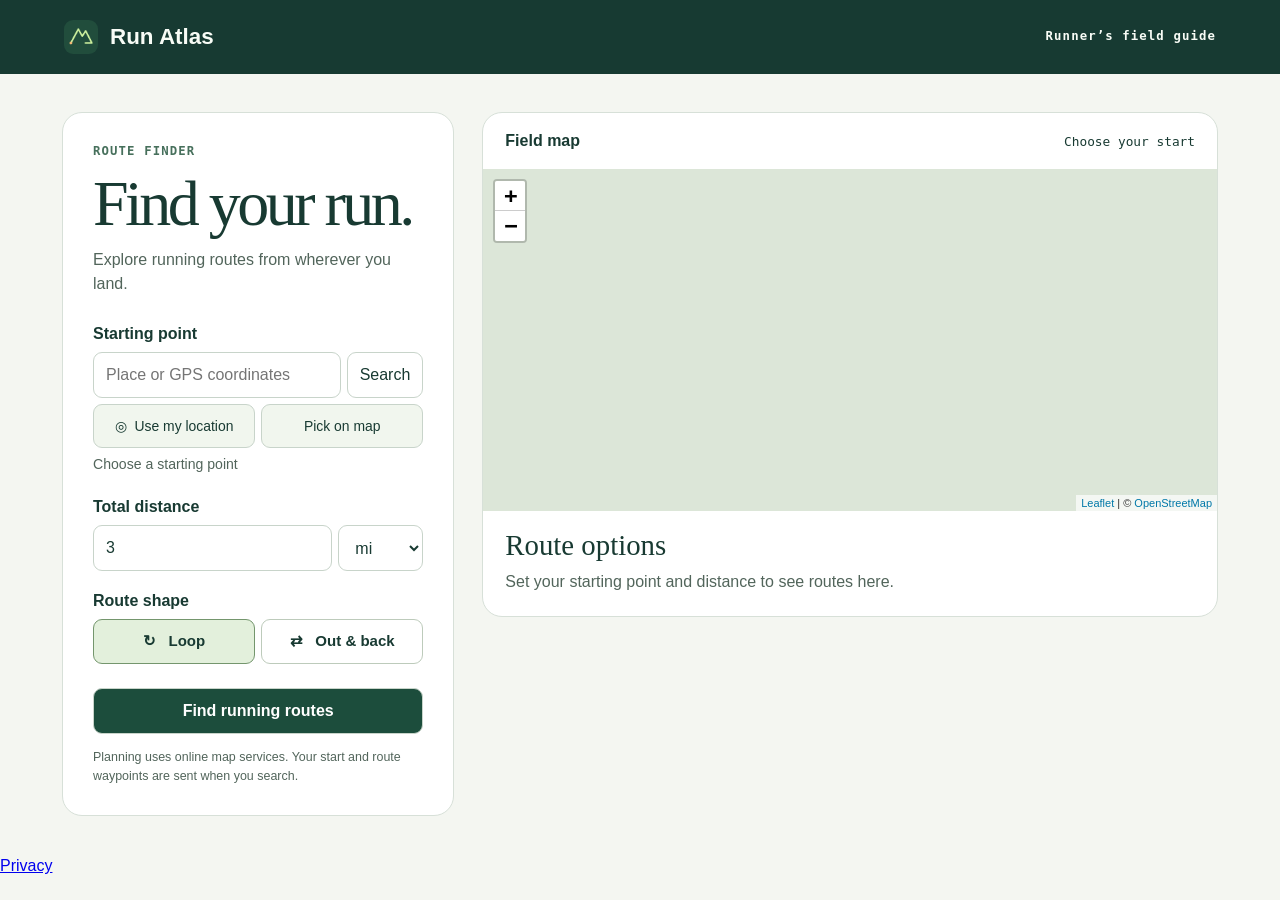
==== index.html @ 35ac3698 "Publish Run Atlas web app" ====
<!doctype html><html lang="en"><head><meta charset="utf-8"><meta name="viewport" content="width=device-width, initial-scale=1"><meta name="theme-color" content="#173a32"><title>Run Atlas · Route finder</title><link rel="manifest" href="manifest.webmanifest"><link rel="icon" href="icon192.png"><link rel="stylesheet" href="vendor/leaflet.css"><link rel="stylesheet" href="style.css"></head><body>
<header><div class="brand"><img src="icon192.png" alt="">Run Atlas</div><span>Runner’s field guide</span></header>
<main><section class="plan"><p class="kicker">ROUTE FINDER</p><h1>Find your run.</h1><p class="intro">Explore running routes from wherever you land.</p>
<form id="planner"><label for="place">Starting point</label><div class="place"><input id="place" placeholder="Place or GPS coordinates" autocomplete="off"><button type="button" id="lookup">Search</button></div><div id="places"></div><div class="gpsrow"><button type="button" id="gps">◎ &nbsp;Use my location</button><button id="pick" type="button">Pick on map</button></div><p id="chosen" role="status">Choose a starting point</p>
<label for="distance">Total distance</label><div class="range"><input type="number" min="0.5" step="any" max="42" id="distance" value="3"><select id="unit" aria-label="Distance unit"><option>mi</option><option>km</option></select></div>
<fieldset><legend>Route shape</legend><div class="shape"><label><input type="radio" name="shape" value="loop" checked>↻ &nbsp; Loop</label><label><input type="radio" name="shape" value="back">⇄ &nbsp; Out &amp; back</label></div></fieldset>
<button class="primary" id="find">Find running routes</button></form><p class="privacy">Planning uses online map services. Your start and route waypoints are sent when you search.</p></section>
<section class="view"><div class="maphead"><strong>Field map</strong><span id="mapstate">Choose your start</span></div><div id="map" aria-label="Interactive running route map"></div><div class="below"><h2>Route options</h2><p id="status" role="status">Set your starting point and distance to see routes here.</p><div id="routes"></div><div id="sources"></div></div></section></main><footer><a href="privacy.html">Privacy</a></footer>
<script src="vendor/leaflet.js"></script><script src="engine.js"></script><script src="app.js"></script></body></html>
---- vendor/leaflet.css ----
.leaflet-pane,.leaflet-tile,.leaflet-marker-icon,.leaflet-marker-shadow,.leaflet-tile-container,.leaflet-pane>svg,.leaflet-pane>canvas,.leaflet-zoom-box,.leaflet-image-layer,.leaflet-layer{position:absolute;left:0;top:0}.leaflet-container{overflow:hidden}.leaflet-tile,.leaflet-marker-icon,.leaflet-marker-shadow{-webkit-user-select:none;-moz-user-select:none;user-select:none;-webkit-user-drag:none}.leaflet-tile::selection{background:transparent}.leaflet-safari .leaflet-tile{image-rendering:-webkit-optimize-contrast}.leaflet-safari .leaflet-tile-container{width:1600px;height:1600px;-webkit-transform-origin:0 0}.leaflet-marker-icon,.leaflet-marker-shadow{display:block}.leaflet-container .leaflet-overlay-pane svg,.leaflet-container .leaflet-marker-pane img,.leaflet-container .leaflet-shadow-pane img,.leaflet-container .leaflet-tile-pane img,.leaflet-container img.leaflet-image-layer,.leaflet-container .leaflet-tile{max-width:none !important;max-height:none !important}.leaflet-container.leaflet-touch-zoom{-ms-touch-action:pan-x pan-y;touch-action:pan-x pan-y}.leaflet-container.leaflet-touch-drag{-ms-touch-action:pinch-zoom;touch-action:none;touch-action:pinch-zoom}.leaflet-container.leaflet-touch-drag.leaflet-touch-zoom{-ms-touch-action:none;touch-action:none}.leaflet-container{-webkit-tap-highlight-color:transparent}.leaflet-container a{-webkit-tap-highlight-color:rgba(51,181,229,0.4)}.leaflet-tile{filter:inherit;visibility:hidden}.leaflet-tile-loaded{visibility:inherit}.leaflet-zoom-box{width:0;height:0;-moz-box-sizing:border-box;box-sizing:border-box;z-index:800}.leaflet-overlay-pane svg{-moz-user-select:none}.leaflet-pane{z-index:400}.leaflet-tile-pane{z-index:200}.leaflet-overlay-pane{z-index:400}.leaflet-shadow-pane{z-index:500}.leaflet-marker-pane{z-index:600}.leaflet-tooltip-pane{z-index:650}.leaflet-popup-pane{z-index:700}.leaflet-map-pane canvas{z-index:100}.leaflet-map-pane svg{z-index:200}.leaflet-vml-shape{width:1px;height:1px}.lvml{behavior:url(#default#VML);display:inline-block;position:absolute}.leaflet-control{position:relative;z-index:800;pointer-events:visiblePainted;pointer-events:auto}.leaflet-top,.leaflet-bottom{position:absolute;z-index:1000;pointer-events:none}.leaflet-top{top:0}.leaflet-right{right:0}.leaflet-bottom{bottom:0}.leaflet-left{left:0}.leaflet-control{float:left;clear:both}.leaflet-right .leaflet-control{float:right}.leaflet-top .leaflet-control{margin-top:10px}.leaflet-bottom .leaflet-control{margin-bottom:10px}.leaflet-left .leaflet-control{margin-left:10px}.leaflet-right .leaflet-control{margin-right:10px}.leaflet-fade-anim .leaflet-tile{will-change:opacity}.leaflet-fade-anim .leaflet-popup{opacity:0;-webkit-transition:opacity 0.2s linear;-moz-transition:opacity 0.2s linear;transition:opacity 0.2s linear}.leaflet-fade-anim .leaflet-map-pane .leaflet-popup{opacity:1}.leaflet-zoom-animated{-webkit-transform-origin:0 0;-ms-transform-origin:0 0;transform-origin:0 0}.leaflet-zoom-anim .leaflet-zoom-animated{will-change:transform}.leaflet-zoom-anim .leaflet-zoom-animated{-webkit-transition:-webkit-transform 0.25s cubic-bezier(0, 0, 0.25, 1);-moz-transition:-moz-transform 0.25s cubic-bezier(0, 0, 0.25, 1);transition:transform 0.25s cubic-bezier(0, 0, 0.25, 1)}.leaflet-zoom-anim .leaflet-tile,.leaflet-pan-anim .leaflet-tile{-webkit-transition:none;-moz-transition:none;transition:none}.leaflet-zoom-anim .leaflet-zoom-hide{visibility:hidden}.leaflet-interactive{cursor:pointer}.leaflet-grab{cursor:-webkit-grab;cursor:-moz-grab;cursor:grab}.leaflet-crosshair,.leaflet-crosshair .leaflet-interactive{cursor:crosshair}.leaflet-popup-pane,.leaflet-control{cursor:auto}.leaflet-dragging .leaflet-grab,.leaflet-dragging .leaflet-grab .leaflet-interactive,.leaflet-dragging .leaflet-marker-draggable{cursor:move;cursor:-webkit-grabbing;cursor:-moz-grabbing;cursor:grabbing}.leaflet-marker-icon,.leaflet-marker-shadow,.leaflet-image-layer,.leaflet-pane>svg path,.leaflet-tile-container{pointer-events:none}.leaflet-marker-icon.leaflet-interactive,.leaflet-image-layer.leaflet-interactive,.leaflet-pane>svg path.leaflet-interactive,svg.leaflet-image-layer.leaflet-interactive path{pointer-events:visiblePainted;pointer-events:auto}.leaflet-container{background:#ddd;outline:0}.leaflet-container a{color:#0078A8}.leaflet-container a.leaflet-active{outline:2px solid orange}.leaflet-zoom-box{border:2px dotted #38f;background:rgba(255,255,255,0.5)}.leaflet-container{font:12px/1.5 "Helvetica Neue", Arial, Helvetica, sans-serif}.leaflet-bar{box-shadow:0 1px 5px rgba(0,0,0,0.65);border-radius:4px}.leaflet-bar a,.leaflet-bar a:hover{background-color:#fff;border-bottom:1px solid #ccc;width:26px;height:26px;line-height:26px;display:block;text-align:center;text-decoration:none;color:black}.leaflet-bar a,.leaflet-control-layers-toggle{background-position:50% 50%;background-repeat:no-repeat;display:block}.leaflet-bar a:hover{background-color:#f4f4f4}.leaflet-bar a:first-child{border-top-left-radius:4px;border-top-right-radius:4px}.leaflet-bar a:last-child{border-bottom-left-radius:4px;border-bottom-right-radius:4px;border-bottom:none}.leaflet-bar a.leaflet-disabled{cursor:default;background-color:#f4f4f4;color:#bbb}.leaflet-touch .leaflet-bar a{width:30px;height:30px;line-height:30px}.leaflet-touch .leaflet-bar a:first-child{border-top-left-radius:2px;border-top-right-radius:2px}.leaflet-touch .leaflet-bar a:last-child{border-bottom-left-radius:2px;border-bottom-right-radius:2px}.leaflet-control-zoom-in,.leaflet-control-zoom-out{font:bold 18px 'Lucida Console', Monaco, monospace;text-indent:1px}.leaflet-touch .leaflet-control-zoom-in,.leaflet-touch .leaflet-control-zoom-out{font-size:22px}.leaflet-control-layers{box-shadow:0 1px 5px rgba(0,0,0,0.4);background:#fff;border-radius:5px}.leaflet-control-layers-toggle{background-image:url(images/layers.png);width:36px;height:36px}.leaflet-retina .leaflet-control-layers-toggle{background-image:url(images/layers-2x.png);background-size:26px 26px}.leaflet-touch .leaflet-control-layers-toggle{width:44px;height:44px}.leaflet-control-layers .leaflet-control-layers-list,.leaflet-control-layers-expanded .leaflet-control-layers-toggle{display:none}.leaflet-control-layers-expanded .leaflet-control-layers-list{display:block;position:relative}.leaflet-control-layers-expanded{padding:6px 10px 6px 6px;color:#333;background:#fff}.leaflet-control-layers-scrollbar{overflow-y:scroll;overflow-x:hidden;padding-right:5px}.leaflet-control-layers-selector{margin-top:2px;position:relative;top:1px}.leaflet-control-layers label{display:block}.leaflet-control-layers-separator{height:0;border-top:1px solid #ddd;margin:5px -10px 5px -6px}.leaflet-default-icon-path{background-image:url(images/marker-icon.png)}.leaflet-container .leaflet-control-attribution{background:#fff;background:rgba(255,255,255,0.7);margin:0}.leaflet-control-attribution,.leaflet-control-scale-line{padding:0 5px;color:#333}.leaflet-control-attribution a{text-decoration:none}.leaflet-control-attribution a:hover{text-decoration:underline}.leaflet-container .leaflet-control-attribution,.leaflet-container .leaflet-control-scale{font-size:11px}.leaflet-left .leaflet-control-scale{margin-left:5px}.leaflet-bottom .leaflet-control-scale{margin-bottom:5px}.leaflet-control-scale-line{border:2px solid #777;border-top:none;line-height:1.1;padding:2px 5px 1px;font-size:11px;white-space:nowrap;overflow:hidden;-moz-box-sizing:border-box;box-sizing:border-box;background:#fff;background:rgba(255,255,255,0.5)}.leaflet-control-scale-line:not(:first-child){border-top:2px solid #777;border-bottom:none;margin-top:-2px}.leaflet-control-scale-line:not(:first-child):not(:last-child){border-bottom:2px solid #777}.leaflet-touch .leaflet-control-attribution,.leaflet-touch .leaflet-control-layers,.leaflet-touch .leaflet-bar{box-shadow:none}.leaflet-touch .leaflet-control-layers,.leaflet-touch .leaflet-bar{border:2px solid rgba(0,0,0,0.2);background-clip:padding-box}.leaflet-popup{position:absolute;text-align:center;margin-bottom:20px}.leaflet-popup-content-wrapper{padding:1px;text-align:left;border-radius:12px}.leaflet-popup-content{margin:13px 19px;line-height:1.4}.leaflet-popup-content p{margin:18px 0}.leaflet-popup-tip-container{width:40px;height:20px;position:absolute;left:50%;margin-left:-20px;overflow:hidden;pointer-events:none}.leaflet-popup-tip{width:17px;height:17px;padding:1px;margin:-10px auto 0;-webkit-transform:rotate(45deg);-moz-transform:rotate(45deg);-ms-transform:rotate(45deg);transform:rotate(45deg)}.leaflet-popup-content-wrapper,.leaflet-popup-tip{background:white;color:#333;box-shadow:0 3px 14px rgba(0,0,0,0.4)}.leaflet-container a.leaflet-popup-close-button{position:absolute;top:0;right:0;padding:4px 4px 0 0;border:none;text-align:center;width:18px;height:14px;font:16px/14px Tahoma, Verdana, sans-serif;color:#c3c3c3;text-decoration:none;font-weight:bold;background:transparent}.leaflet-container a.leaflet-popup-close-button:hover{color:#999}.leaflet-popup-scrolled{overflow:auto;border-bottom:1px solid #ddd;border-top:1px solid #ddd}.leaflet-oldie .leaflet-popup-content-wrapper{-ms-zoom:1}.leaflet-oldie .leaflet-popup-tip{width:24px;margin:0 auto;-ms-filter:"progid:DXImageTransform.Microsoft.Matrix(M11=0.70710678, M12=0.70710678, M21=-0.70710678, M22=0.70710678)";filter:progid:DXImageTransform.Microsoft.Matrix(M11=0.70710678, M12=0.70710678, M21=-0.70710678, M22=0.70710678)}.leaflet-oldie .leaflet-popup-tip-container{margin-top:-1px}.leaflet-oldie .leaflet-control-zoom,.leaflet-oldie .leaflet-control-layers,.leaflet-oldie .leaflet-popup-content-wrapper,.leaflet-oldie .leaflet-popup-tip{border:1px solid #999}.leaflet-div-icon{background:#fff;border:1px solid #666}.leaflet-tooltip{position:absolute;padding:6px;background-color:#fff;border:1px solid #fff;border-radius:3px;color:#222;white-space:nowrap;-webkit-user-select:none;-moz-user-select:none;-ms-user-select:none;user-select:none;pointer-events:none;box-shadow:0 1px 3px rgba(0,0,0,0.4)}.leaflet-tooltip.leaflet-clickable{cursor:pointer;pointer-events:auto}.leaflet-tooltip-top:before,.leaflet-tooltip-bottom:before,.leaflet-tooltip-left:before,.leaflet-tooltip-right:before{position:absolute;pointer-events:none;border:6px solid transparent;background:transparent;content:""}.leaflet-tooltip-bottom{margin-top:6px}.leaflet-tooltip-top{margin-top:-6px}.leaflet-tooltip-bottom:before,.leaflet-tooltip-top:before{left:50%;margin-left:-6px}.leaflet-tooltip-top:before{bottom:0;margin-bottom:-12px;border-top-color:#fff}.leaflet-tooltip-bottom:before{top:0;margin-top:-12px;margin-left:-6px;border-bottom-color:#fff}.leaflet-tooltip-left{margin-left:-6px}.leaflet-tooltip-right{margin-left:6px}.leaflet-tooltip-left:before,.leaflet-tooltip-right:before{top:50%;margin-top:-6px}.leaflet-tooltip-left:before{right:0;margin-right:-12px;border-left-color:#fff}.leaflet-tooltip-right:before{left:0;margin-left:-12px;border-right-color:#fff}

/*# sourceMappingURL=leaflet.css.map */
---- style.css ----
*{box-sizing:border-box}body{margin:0;background:#f4f6f1;color:#183a32;font:16px/1.5 "Inter","Roboto",Arial,sans-serif}header{height:74px;background:#173a32;color:#f8fcf6;display:flex;align-items:center;justify-content:space-between;padding:0 max(5vw,20px)}header span,.kicker{font:600 .77rem/1.4 monospace;letter-spacing:.09em}.brand{display:flex;align-items:center;gap:12px;font-size:1.4rem;font-weight:750}.brand img{width:34px;border-radius:9px}main{max-width:1200px;margin:38px auto;display:grid;grid-template-columns:minmax(300px, .8fr) minmax(0,1.5fr);gap:28px;padding:0 22px}.plan,.view{background:white;border:1px solid #d7e0d8;border-radius:20px}.plan{padding:30px;align-self:start}.kicker{color:#47705c;margin:0}.intro,#status,.privacy,#chosen,.evidence{color:#52655b}h1{font:normal clamp(2.6rem,5vw,4rem)/1 Georgia,serif;letter-spacing:-.055em;margin:12px 0}.intro{margin:0 0 26px}label,legend,.maphead strong{font-weight:650}input,select,button{font:inherit;color:inherit}button,select{cursor:pointer}input,select,button{border:1px solid #c8d4ca;border-radius:9px;background:white;padding:10px 12px;min-height:44px}button:hover,a:hover{background:#e6efe5}button:disabled{opacity:.65}.place,.range,.shape,.gpsrow{display:flex;gap:6px;margin:6px 0}.place input,.range input{width:0;flex:1}.gpsrow button{font-size:.87rem;flex:1;background:#f1f6ee}.range select{width:85px}#chosen{font-size:.88rem;margin:6px 0 20px}fieldset{padding:0;border:0;margin:18px 0}legend{padding:0}.shape label{flex:1;text-align:center;border:1px solid #bdcbbb;padding:10px 3px;border-radius:9px;position:relative;cursor:pointer;font-size:.94rem}.shape input{position:absolute;opacity:0;min-height:0}.shape label:has(:focus-visible){outline:2px solid}.shape label:has(:checked){background:#e3f0dc;border-color:#74966d}.primary{width:100%;background:#1c4d3c;color:white;font-weight:bold}.primary:hover{background:#2d624e}.privacy{font-size:.78rem;margin:14px 0 0}.view{overflow:hidden;align-self:start}.maphead,.below{padding:16px 22px}.maphead{display:flex;justify-content:space-between;align-items:center}.maphead span{font: .8rem monospace}#map{height:clamp(265px,38vh,440px);background:#dce6d8}h2{font:normal 1.8rem Georgia,serif;margin:2px 0 8px}#status{margin:6px 0}.card{border-top:1px solid #d1dbd2;padding:12px 0}.card button{border:0;background:#edf4eb;font-weight:bold;text-align:left;width:100%}.card.active button{background:#d4e9c6}.evidence{font-size:.9rem;margin:6px 0}.below a{color:#276345;display:inline-block;padding:5px 8px 5px 0}details{margin:8px 0}summary{cursor:pointer}#places button{font-size:.85rem;width:100%;text-align:left}button:focus-visible,a:focus-visible{outline:3px solid #dc9737}@media(max-width:760px){header{height:55px}main{display:flex;flex-direction:column;margin:14px auto;gap:12px;padding:0 12px}.plan,.view{width:100%}.plan{padding:19px}.intro{margin-bottom:16px}.below{padding:15px}h1{font-size:2.8rem}#map{height:300px}}
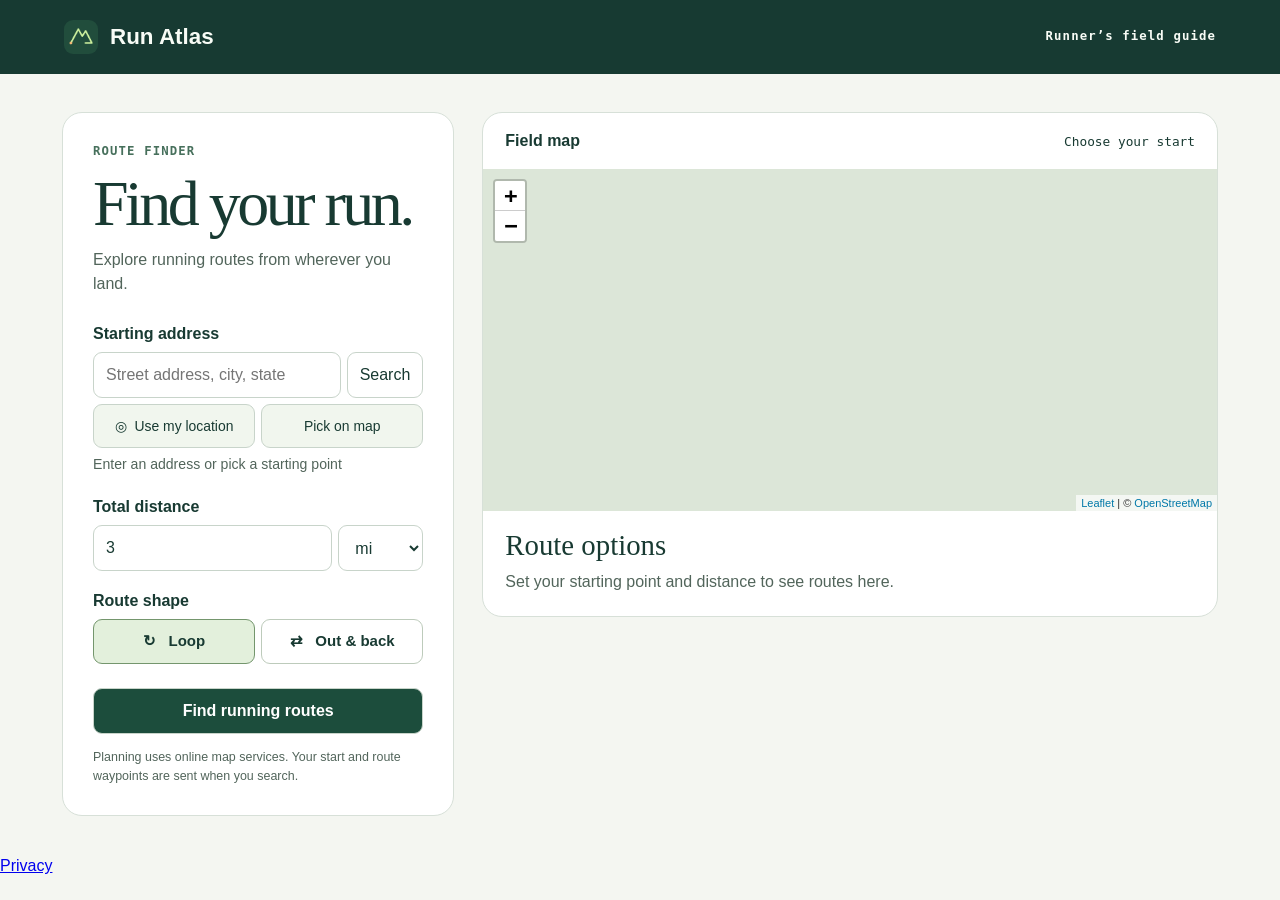
==== commit f2d492bb: "Search by street address and include verified-length community 5K courses" ====
--- a/index.html
+++ b/index.html
@@ -1,7 +1,7 @@
 <!doctype html><html lang="en"><head><meta charset="utf-8"><meta name="viewport" content="width=device-width, initial-scale=1"><meta name="theme-color" content="#173a32"><title>Run Atlas · Route finder</title><link rel="manifest" href="manifest.webmanifest"><link rel="icon" href="icon192.png"><link rel="stylesheet" href="vendor/leaflet.css"><link rel="stylesheet" href="style.css"></head><body>
 <header><div class="brand"><img src="icon192.png" alt="">Run Atlas</div><span>Runner’s field guide</span></header>
 <main><section class="plan"><p class="kicker">ROUTE FINDER</p><h1>Find your run.</h1><p class="intro">Explore running routes from wherever you land.</p>
-<form id="planner"><label for="place">Starting point</label><div class="place"><input id="place" placeholder="Place or GPS coordinates" autocomplete="off"><button type="button" id="lookup">Search</button></div><div id="places"></div><div class="gpsrow"><button type="button" id="gps">◎ &nbsp;Use my location</button><button id="pick" type="button">Pick on map</button></div><p id="chosen" role="status">Choose a starting point</p>
+<form id="planner"><label for="place">Starting address</label><div class="place"><input id="place" placeholder="Street address, city, state" autocomplete="street-address"><button type="button" id="lookup">Search</button></div><div id="places"></div><div class="gpsrow"><button type="button" id="gps">◎ &nbsp;Use my location</button><button id="pick" type="button">Pick on map</button></div><p id="chosen" role="status">Enter an address or pick a starting point</p>
 <label for="distance">Total distance</label><div class="range"><input type="number" min="0.5" step="any" max="42" id="distance" value="3"><select id="unit" aria-label="Distance unit"><option>mi</option><option>km</option></select></div>
 <fieldset><legend>Route shape</legend><div class="shape"><label><input type="radio" name="shape" value="loop" checked>↻ &nbsp; Loop</label><label><input type="radio" name="shape" value="back">⇄ &nbsp; Out &amp; back</label></div></fieldset>
 <button class="primary" id="find">Find running routes</button></form><p class="privacy">Planning uses online map services. Your start and route waypoints are sent when you search.</p></section>
--- a/style.css
+++ b/style.css
@@ -1 +1 @@
-*{box-sizing:border-box}body{margin:0;background:#f4f6f1;color:#183a32;font:16px/1.5 "Inter","Roboto",Arial,sans-serif}header{height:74px;background:#173a32;color:#f8fcf6;display:flex;align-items:center;justify-content:space-between;padding:0 max(5vw,20px)}header span,.kicker{font:600 .77rem/1.4 monospace;letter-spacing:.09em}.brand{display:flex;align-items:center;gap:12px;font-size:1.4rem;font-weight:750}.brand img{width:34px;border-radius:9px}main{max-width:1200px;margin:38px auto;display:grid;grid-template-columns:minmax(300px, .8fr) minmax(0,1.5fr);gap:28px;padding:0 22px}.plan,.view{background:white;border:1px solid #d7e0d8;border-radius:20px}.plan{padding:30px;align-self:start}.kicker{color:#47705c;margin:0}.intro,#status,.privacy,#chosen,.evidence{color:#52655b}h1{font:normal clamp(2.6rem,5vw,4rem)/1 Georgia,serif;letter-spacing:-.055em;margin:12px 0}.intro{margin:0 0 26px}label,legend,.maphead strong{font-weight:650}input,select,button{font:inherit;color:inherit}button,select{cursor:pointer}input,select,button{border:1px solid #c8d4ca;border-radius:9px;background:white;padding:10px 12px;min-height:44px}button:hover,a:hover{background:#e6efe5}button:disabled{opacity:.65}.place,.range,.shape,.gpsrow{display:flex;gap:6px;margin:6px 0}.place input,.range input{width:0;flex:1}.gpsrow button{font-size:.87rem;flex:1;background:#f1f6ee}.range select{width:85px}#chosen{font-size:.88rem;margin:6px 0 20px}fieldset{padding:0;border:0;margin:18px 0}legend{padding:0}.shape label{flex:1;text-align:center;border:1px solid #bdcbbb;padding:10px 3px;border-radius:9px;position:relative;cursor:pointer;font-size:.94rem}.shape input{position:absolute;opacity:0;min-height:0}.shape label:has(:focus-visible){outline:2px solid}.shape label:has(:checked){background:#e3f0dc;border-color:#74966d}.primary{width:100%;background:#1c4d3c;color:white;font-weight:bold}.primary:hover{background:#2d624e}.privacy{font-size:.78rem;margin:14px 0 0}.view{overflow:hidden;align-self:start}.maphead,.below{padding:16px 22px}.maphead{display:flex;justify-content:space-between;align-items:center}.maphead span{font: .8rem monospace}#map{height:clamp(265px,38vh,440px);background:#dce6d8}h2{font:normal 1.8rem Georgia,serif;margin:2px 0 8px}#status{margin:6px 0}.card{border-top:1px solid #d1dbd2;padding:12px 0}.card button{border:0;background:#edf4eb;font-weight:bold;text-align:left;width:100%}.card.active button{background:#d4e9c6}.evidence{font-size:.9rem;margin:6px 0}.below a{color:#276345;display:inline-block;padding:5px 8px 5px 0}details{margin:8px 0}summary{cursor:pointer}#places button{font-size:.85rem;width:100%;text-align:left}button:focus-visible,a:focus-visible{outline:3px solid #dc9737}@media(max-width:760px){header{height:55px}main{display:flex;flex-direction:column;margin:14px auto;gap:12px;padding:0 12px}.plan,.view{width:100%}.plan{padding:19px}.intro{margin-bottom:16px}.below{padding:15px}h1{font-size:2.8rem}#map{height:300px}}
+*{box-sizing:border-box}body{margin:0;background:#f4f6f1;color:#183a32;font:16px/1.5 "Inter","Roboto",Arial,sans-serif}header{height:74px;background:#173a32;color:#f8fcf6;display:flex;align-items:center;justify-content:space-between;padding:0 max(5vw,20px)}header span,.kicker{font:600 .77rem/1.4 monospace;letter-spacing:.09em}.brand{display:flex;align-items:center;gap:12px;font-size:1.4rem;font-weight:750}.brand img{width:34px;border-radius:9px}main{max-width:1200px;margin:38px auto;display:grid;grid-template-columns:minmax(300px, .8fr) minmax(0,1.5fr);gap:28px;padding:0 22px}.plan,.view{background:white;border:1px solid #d7e0d8;border-radius:20px}.plan{padding:30px;align-self:start}.kicker{color:#47705c;margin:0}.intro,#status,.privacy,#chosen,.evidence{color:#52655b}h1{font:normal clamp(2.6rem,5vw,4rem)/1 Georgia,serif;letter-spacing:-.055em;margin:12px 0}.intro{margin:0 0 26px}label,legend,.maphead strong{font-weight:650}input,select,button{font:inherit;color:inherit}button,select{cursor:pointer}input,select,button{border:1px solid #c8d4ca;border-radius:9px;background:white;padding:10px 12px;min-height:44px}button:hover,a:hover{background:#e6efe5}button:disabled{opacity:.65}.place,.range,.shape,.gpsrow{display:flex;gap:6px;margin:6px 0}.place input,.range input{width:0;flex:1}.gpsrow button{font-size:.87rem;flex:1;background:#f1f6ee}.range select{width:85px}#chosen{font-size:.88rem;margin:6px 0 20px}fieldset{padding:0;border:0;margin:18px 0}legend{padding:0}.shape label{flex:1;text-align:center;border:1px solid #bdcbbb;padding:10px 3px;border-radius:9px;position:relative;cursor:pointer;font-size:.94rem}.shape input{position:absolute;opacity:0;min-height:0}.shape label:has(:focus-visible){outline:2px solid}.shape label:has(:checked){background:#e3f0dc;border-color:#74966d}.primary{width:100%;background:#1c4d3c;color:white;font-weight:bold}.primary:hover{background:#2d624e}.privacy{font-size:.78rem;margin:14px 0 0}.view{overflow:hidden;align-self:start}.maphead,.below{padding:16px 22px}.maphead{display:flex;justify-content:space-between;align-items:center}.maphead span{font: .8rem monospace}#map{height:clamp(265px,38vh,440px);background:#dce6d8}h2{font:normal 1.8rem Georgia,serif;margin:2px 0 8px}#status{margin:6px 0}.card{border-top:1px solid #d1dbd2;padding:12px 0}.card button{border:0;background:#edf4eb;font-weight:bold;text-align:left;width:100%}.card.active button{background:#d4e9c6}.evidence{font-size:.9rem;margin:6px 0}.below a{color:#276345;display:inline-block;padding:5px 8px 5px 0}details{margin:8px 0}summary{cursor:pointer}#places button{font-size:.85rem;width:100%;text-align:left}.below a.tripace{display:block;background:#1c4d3c;color:#fff;font-weight:bold;text-align:center;text-decoration:none;border-radius:9px;padding:11px 12px;margin:8px 0 4px}.below a.tripace:hover{background:#2d624e}button:focus-visible,a:focus-visible{outline:3px solid #dc9737}@media(max-width:760px){header{height:55px}main{display:flex;flex-direction:column;margin:14px auto;gap:12px;padding:0 12px}.plan,.view{width:100%}.plan{padding:19px}.intro{margin-bottom:16px}.below{padding:15px}h1{font-size:2.8rem}#map{height:300px}}
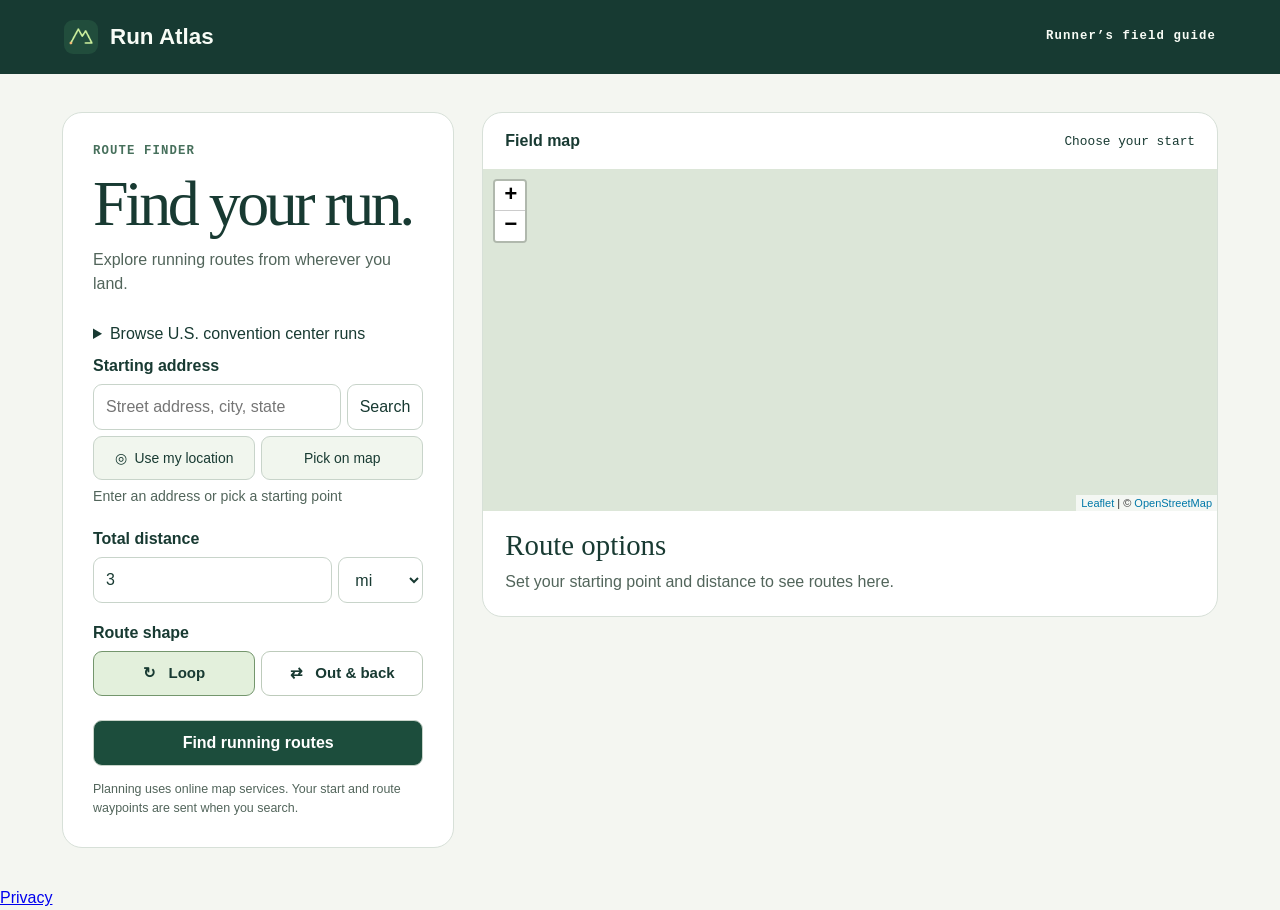
==== commit 14fc4983: "Add convention district runs in ten US cities" ====
--- a/index.html
+++ b/index.html
@@ -1,9 +1,9 @@
 <!doctype html><html lang="en"><head><meta charset="utf-8"><meta name="viewport" content="width=device-width, initial-scale=1"><meta name="theme-color" content="#173a32"><title>Run Atlas · Route finder</title><link rel="manifest" href="manifest.webmanifest"><link rel="icon" href="icon192.png"><link rel="stylesheet" href="vendor/leaflet.css"><link rel="stylesheet" href="style.css"></head><body>
 <header><div class="brand"><img src="icon192.png" alt="">Run Atlas</div><span>Runner’s field guide</span></header>
 <main><section class="plan"><p class="kicker">ROUTE FINDER</p><h1>Find your run.</h1><p class="intro">Explore running routes from wherever you land.</p>
-<form id="planner"><label for="place">Starting address</label><div class="place"><input id="place" placeholder="Street address, city, state" autocomplete="street-address"><button type="button" id="lookup">Search</button></div><div id="places"></div><div class="gpsrow"><button type="button" id="gps">◎ &nbsp;Use my location</button><button id="pick" type="button">Pick on map</button></div><p id="chosen" role="status">Enter an address or pick a starting point</p>
+<details><summary>Browse U.S. convention center runs</summary><label for="convention-city">Convention city</label> <select id="convention-city"><option value="">Choose a city</option></select></details><form id="planner"><label for="place">Starting address</label><div class="place"><input id="place" placeholder="Street address, city, state" autocomplete="street-address"><button type="button" id="lookup">Search</button></div><div id="places"></div><div class="gpsrow"><button type="button" id="gps">◎ &nbsp;Use my location</button><button id="pick" type="button">Pick on map</button></div><p id="chosen" role="status">Enter an address or pick a starting point</p>
 <label for="distance">Total distance</label><div class="range"><input type="number" min="0.5" step="any" max="42" id="distance" value="3"><select id="unit" aria-label="Distance unit"><option>mi</option><option>km</option></select></div>
 <fieldset><legend>Route shape</legend><div class="shape"><label><input type="radio" name="shape" value="loop" checked>↻ &nbsp; Loop</label><label><input type="radio" name="shape" value="back">⇄ &nbsp; Out &amp; back</label></div></fieldset>
 <button class="primary" id="find">Find running routes</button></form><p class="privacy">Planning uses online map services. Your start and route waypoints are sent when you search.</p></section>
 <section class="view"><div class="maphead"><strong>Field map</strong><span id="mapstate">Choose your start</span></div><div id="map" aria-label="Interactive running route map"></div><div class="below"><h2>Route options</h2><p id="status" role="status">Set your starting point and distance to see routes here.</p><div id="routes"></div><div id="sources"></div></div></section></main><footer><a href="privacy.html">Privacy</a></footer>
-<script src="vendor/leaflet.js"></script><script src="engine.js"></script><script src="app.js"></script></body></html>
+<script src="vendor/leaflet.js"></script><script src="engine.js"></script><script src="convention-routes.js"></script><script src="app.js"></script></body></html>
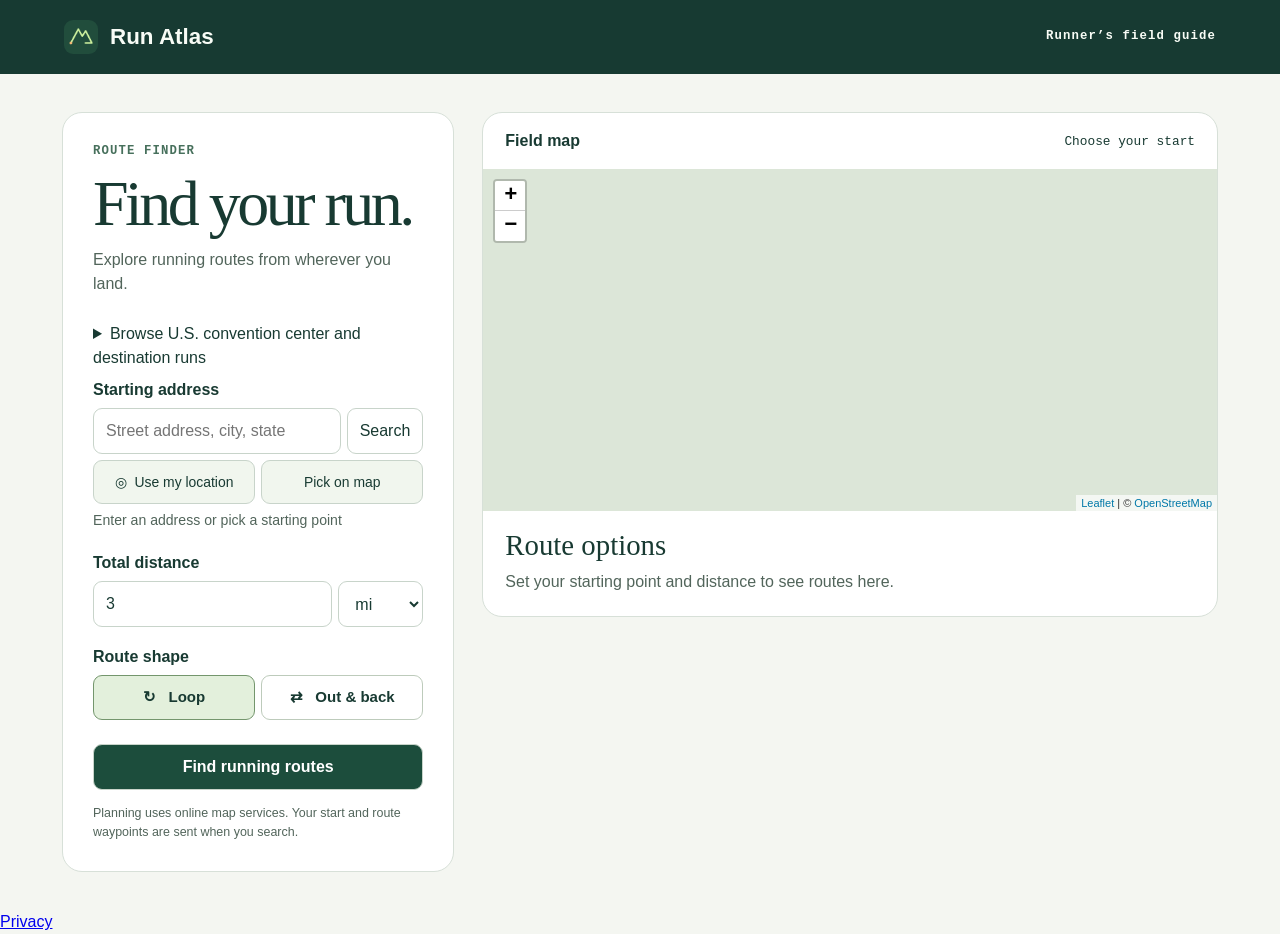
==== commit db9dffc8: "Add Moscone Center and Kauai running routes" ====
--- a/index.html
+++ b/index.html
@@ -1,7 +1,7 @@
 <!doctype html><html lang="en"><head><meta charset="utf-8"><meta name="viewport" content="width=device-width, initial-scale=1"><meta name="theme-color" content="#173a32"><title>Run Atlas · Route finder</title><link rel="manifest" href="manifest.webmanifest"><link rel="icon" href="icon192.png"><link rel="stylesheet" href="vendor/leaflet.css"><link rel="stylesheet" href="style.css"></head><body>
 <header><div class="brand"><img src="icon192.png" alt="">Run Atlas</div><span>Runner’s field guide</span></header>
 <main><section class="plan"><p class="kicker">ROUTE FINDER</p><h1>Find your run.</h1><p class="intro">Explore running routes from wherever you land.</p>
-<details><summary>Browse U.S. convention center runs</summary><label for="convention-city">Convention city</label> <select id="convention-city"><option value="">Choose a city</option></select></details><form id="planner"><label for="place">Starting address</label><div class="place"><input id="place" placeholder="Street address, city, state" autocomplete="street-address"><button type="button" id="lookup">Search</button></div><div id="places"></div><div class="gpsrow"><button type="button" id="gps">◎ &nbsp;Use my location</button><button id="pick" type="button">Pick on map</button></div><p id="chosen" role="status">Enter an address or pick a starting point</p>
+<details><summary>Browse U.S. convention center and destination runs</summary><label for="convention-city">City or destination</label> <select id="convention-city"><option value="">Choose a city</option></select></details><form id="planner"><label for="place">Starting address</label><div class="place"><input id="place" placeholder="Street address, city, state" autocomplete="street-address"><button type="button" id="lookup">Search</button></div><div id="places"></div><div class="gpsrow"><button type="button" id="gps">◎ &nbsp;Use my location</button><button id="pick" type="button">Pick on map</button></div><p id="chosen" role="status">Enter an address or pick a starting point</p>
 <label for="distance">Total distance</label><div class="range"><input type="number" min="0.5" step="any" max="42" id="distance" value="3"><select id="unit" aria-label="Distance unit"><option>mi</option><option>km</option></select></div>
 <fieldset><legend>Route shape</legend><div class="shape"><label><input type="radio" name="shape" value="loop" checked>↻ &nbsp; Loop</label><label><input type="radio" name="shape" value="back">⇄ &nbsp; Out &amp; back</label></div></fieldset>
 <button class="primary" id="find">Find running routes</button></form><p class="privacy">Planning uses online map services. Your start and route waypoints are sent when you search.</p></section>
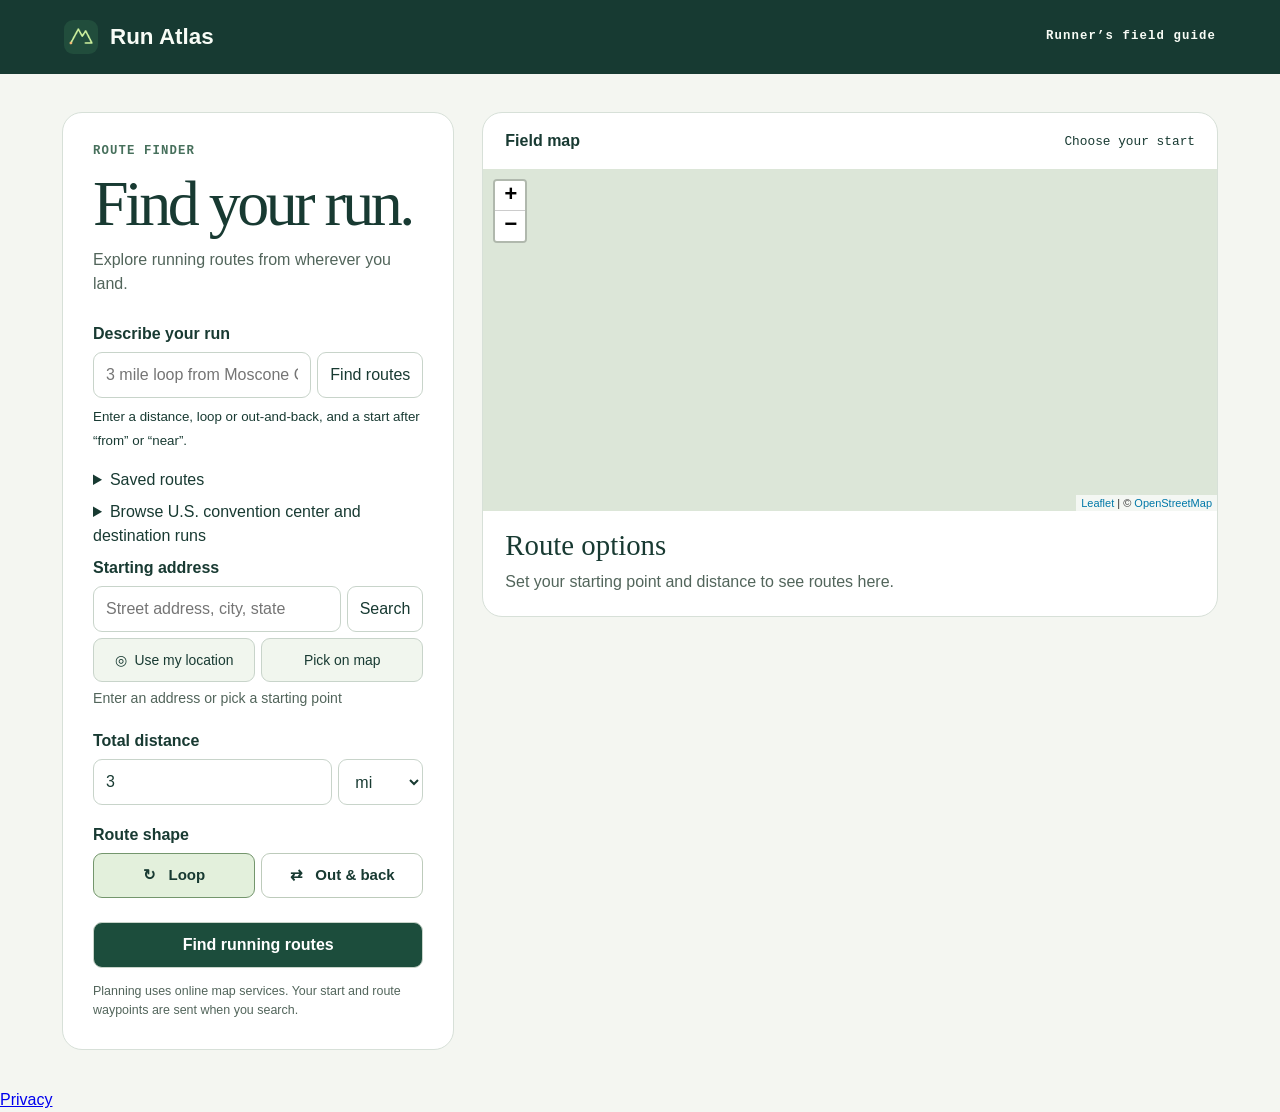
==== commit 1fb6e200: "Find runs from a description and save routes on device" ====
--- a/index.html
+++ b/index.html
@@ -1,8 +1,8 @@
 <!doctype html><html lang="en"><head><meta charset="utf-8"><meta name="viewport" content="width=device-width, initial-scale=1"><meta name="theme-color" content="#173a32"><title>Run Atlas · Route finder</title><link rel="manifest" href="manifest.webmanifest"><link rel="icon" href="icon192.png"><link rel="stylesheet" href="vendor/leaflet.css"><link rel="stylesheet" href="style.css"></head><body>
 <header><div class="brand"><img src="icon192.png" alt="">Run Atlas</div><span>Runner’s field guide</span></header>
 <main><section class="plan"><p class="kicker">ROUTE FINDER</p><h1>Find your run.</h1><p class="intro">Explore running routes from wherever you land.</p>
-<details><summary>Browse U.S. convention center and destination runs</summary><label for="convention-city">City or destination</label> <select id="convention-city"><option value="">Choose a city</option></select></details><form id="planner"><label for="place">Starting address</label><div class="place"><input id="place" placeholder="Street address, city, state" autocomplete="street-address"><button type="button" id="lookup">Search</button></div><div id="places"></div><div class="gpsrow"><button type="button" id="gps">◎ &nbsp;Use my location</button><button id="pick" type="button">Pick on map</button></div><p id="chosen" role="status">Enter an address or pick a starting point</p>
-<label for="distance">Total distance</label><div class="range"><input type="number" min="0.5" step="any" max="42" id="distance" value="3"><select id="unit" aria-label="Distance unit"><option>mi</option><option>km</option></select></div>
+<form id="request-run"><label for="run-request">Describe your run</label><div class="place"><input id="run-request" required placeholder="3 mile loop from Moscone Center, San Francisco"><button>Find routes</button></div><small>Enter a distance, loop or out-and-back, and a start after “from” or “near”.</small><p id="request-status" role="status"></p></form><details id="saved-runs"><summary>Saved routes</summary><div id="saved-list"></div></details><details><summary>Browse U.S. convention center and destination runs</summary><label for="convention-city">City or destination</label> <select id="convention-city"><option value="">Choose a city</option></select></details><form id="planner"><label for="place">Starting address</label><div class="place"><input id="place" placeholder="Street address, city, state" autocomplete="street-address"><button type="button" id="lookup">Search</button></div><div id="places"></div><div class="gpsrow"><button type="button" id="gps">◎ &nbsp;Use my location</button><button id="pick" type="button">Pick on map</button></div><p id="chosen" role="status">Enter an address or pick a starting point</p>
+<label for="distance">Total distance</label><div class="range"><input type="number" min="0.3" step="any" max="42.2" id="distance" value="3"><select id="unit" aria-label="Distance unit"><option>mi</option><option>km</option></select></div>
 <fieldset><legend>Route shape</legend><div class="shape"><label><input type="radio" name="shape" value="loop" checked>↻ &nbsp; Loop</label><label><input type="radio" name="shape" value="back">⇄ &nbsp; Out &amp; back</label></div></fieldset>
 <button class="primary" id="find">Find running routes</button></form><p class="privacy">Planning uses online map services. Your start and route waypoints are sent when you search.</p></section>
 <section class="view"><div class="maphead"><strong>Field map</strong><span id="mapstate">Choose your start</span></div><div id="map" aria-label="Interactive running route map"></div><div class="below"><h2>Route options</h2><p id="status" role="status">Set your starting point and distance to see routes here.</p><div id="routes"></div><div id="sources"></div></div></section></main><footer><a href="privacy.html">Privacy</a></footer>
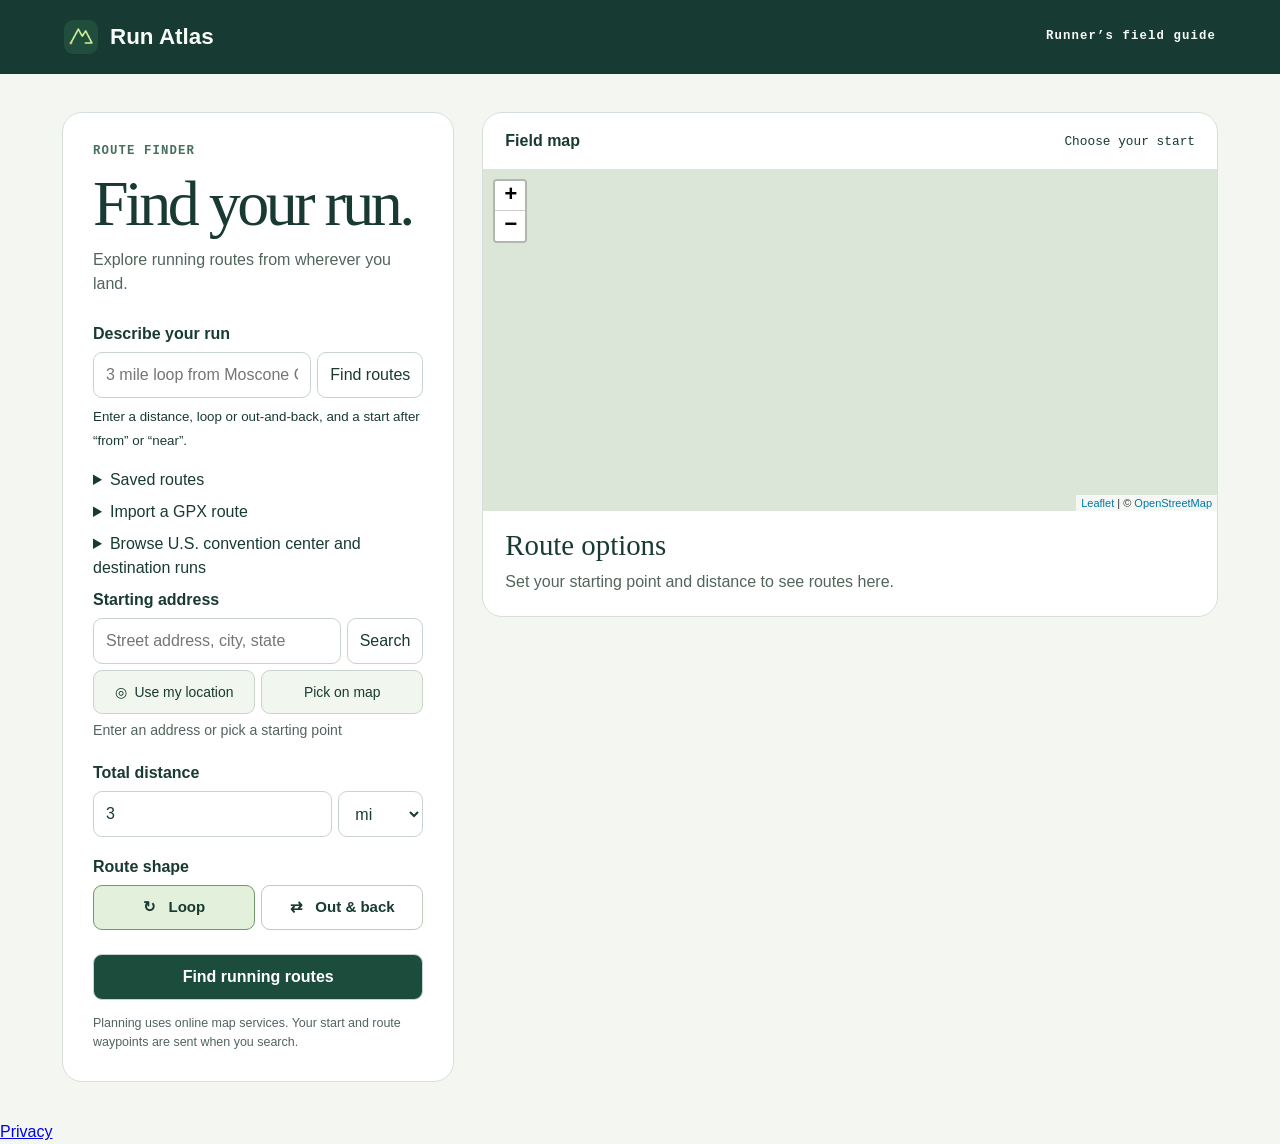
==== commit 524def0f: "Link original guide maps and import personal GPX files" ====
--- a/index.html
+++ b/index.html
@@ -1,7 +1,7 @@
 <!doctype html><html lang="en"><head><meta charset="utf-8"><meta name="viewport" content="width=device-width, initial-scale=1"><meta name="theme-color" content="#173a32"><title>Run Atlas · Route finder</title><link rel="manifest" href="manifest.webmanifest"><link rel="icon" href="icon192.png"><link rel="stylesheet" href="vendor/leaflet.css"><link rel="stylesheet" href="style.css"></head><body>
 <header><div class="brand"><img src="icon192.png" alt="">Run Atlas</div><span>Runner’s field guide</span></header>
 <main><section class="plan"><p class="kicker">ROUTE FINDER</p><h1>Find your run.</h1><p class="intro">Explore running routes from wherever you land.</p>
-<form id="request-run"><label for="run-request">Describe your run</label><div class="place"><input id="run-request" required placeholder="3 mile loop from Moscone Center, San Francisco"><button>Find routes</button></div><small>Enter a distance, loop or out-and-back, and a start after “from” or “near”.</small><p id="request-status" role="status"></p></form><details id="saved-runs"><summary>Saved routes</summary><div id="saved-list"></div></details><details><summary>Browse U.S. convention center and destination runs</summary><label for="convention-city">City or destination</label> <select id="convention-city"><option value="">Choose a city</option></select></details><form id="planner"><label for="place">Starting address</label><div class="place"><input id="place" placeholder="Street address, city, state" autocomplete="street-address"><button type="button" id="lookup">Search</button></div><div id="places"></div><div class="gpsrow"><button type="button" id="gps">◎ &nbsp;Use my location</button><button id="pick" type="button">Pick on map</button></div><p id="chosen" role="status">Enter an address or pick a starting point</p>
+<form id="request-run"><label for="run-request">Describe your run</label><div class="place"><input id="run-request" required placeholder="3 mile loop from Moscone Center, San Francisco"><button>Find routes</button></div><small>Enter a distance, loop or out-and-back, and a start after “from” or “near”.</small><p id="request-status" role="status"></p></form><details id="saved-runs"><summary>Saved routes</summary><div id="saved-list"></div></details><details><summary>Import a GPX route</summary><p>Choose a GPX track or route exported from <a href="https://www.mapmyrun.com/routes/" target="_blank" rel="noopener">MapMyRun</a> or another running app. The file opens on this device.</p><input id="import-gpx" aria-label="Choose GPX file" type="file" accept=".gpx,application/gpx+xml"><p id="import-status" role="status"></p></details><details><summary>Browse U.S. convention center and destination runs</summary><label for="convention-city">City or destination</label> <select id="convention-city"><option value="">Choose a city</option></select></details><form id="planner"><label for="place">Starting address</label><div class="place"><input id="place" placeholder="Street address, city, state" autocomplete="street-address"><button type="button" id="lookup">Search</button></div><div id="places"></div><div class="gpsrow"><button type="button" id="gps">◎ &nbsp;Use my location</button><button id="pick" type="button">Pick on map</button></div><p id="chosen" role="status">Enter an address or pick a starting point</p>
 <label for="distance">Total distance</label><div class="range"><input type="number" min="0.3" step="any" max="42.2" id="distance" value="3"><select id="unit" aria-label="Distance unit"><option>mi</option><option>km</option></select></div>
 <fieldset><legend>Route shape</legend><div class="shape"><label><input type="radio" name="shape" value="loop" checked>↻ &nbsp; Loop</label><label><input type="radio" name="shape" value="back">⇄ &nbsp; Out &amp; back</label></div></fieldset>
 <button class="primary" id="find">Find running routes</button></form><p class="privacy">Planning uses online map services. Your start and route waypoints are sent when you search.</p></section>
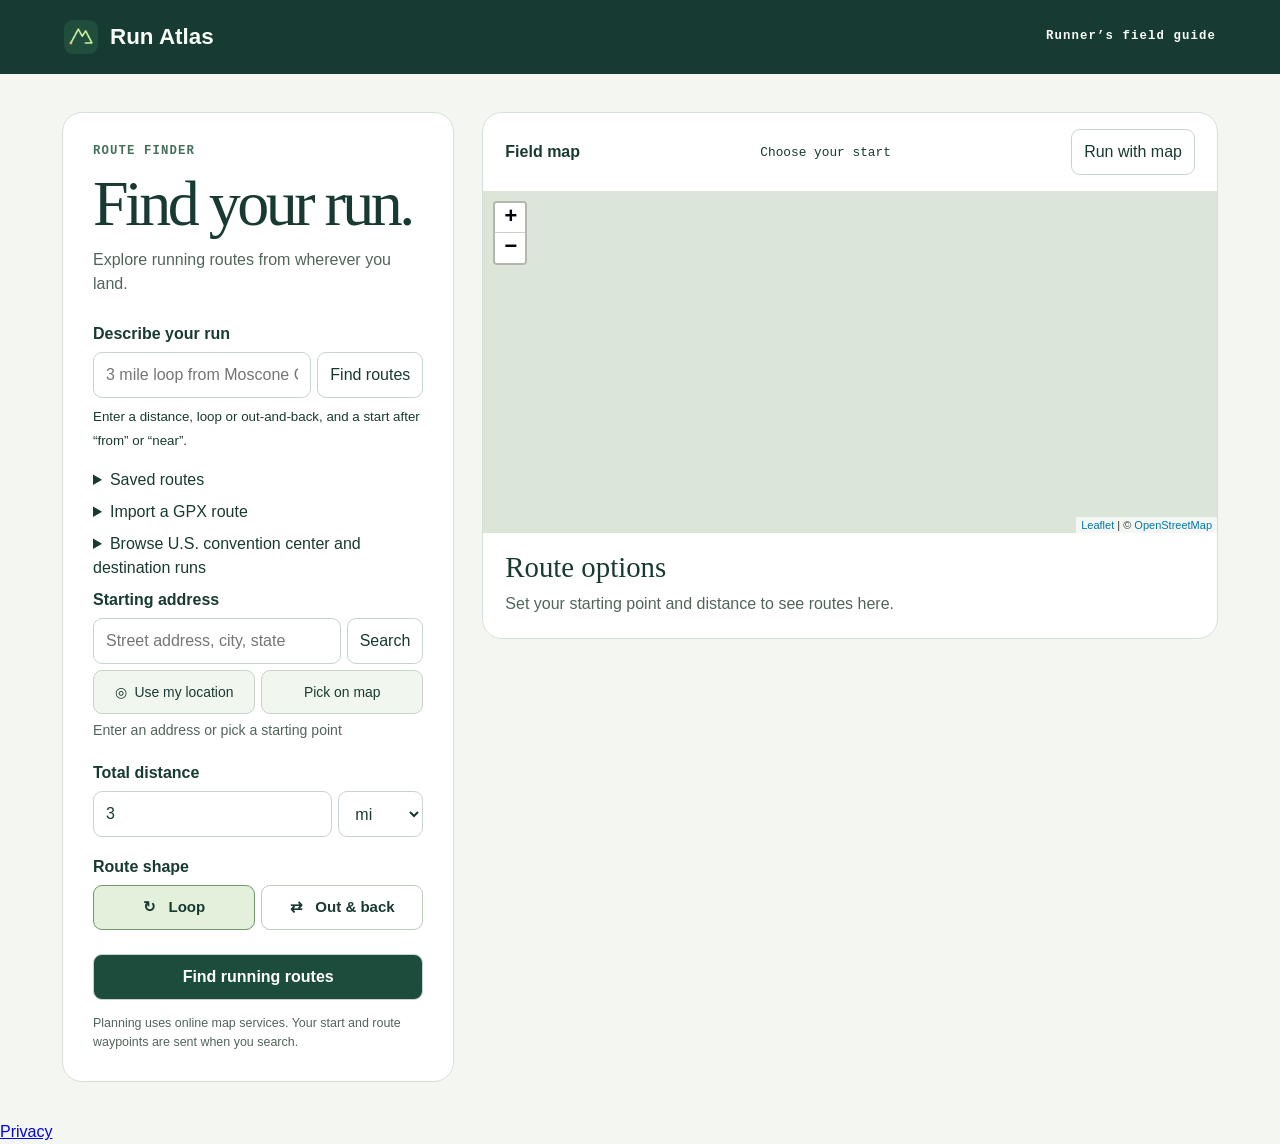
==== commit ae8cd75f: "Add live GPS map for running" ====
--- a/index.html
+++ b/index.html
@@ -5,5 +5,5 @@
 <label for="distance">Total distance</label><div class="range"><input type="number" min="0.3" step="any" max="42.2" id="distance" value="3"><select id="unit" aria-label="Distance unit"><option>mi</option><option>km</option></select></div>
 <fieldset><legend>Route shape</legend><div class="shape"><label><input type="radio" name="shape" value="loop" checked>↻ &nbsp; Loop</label><label><input type="radio" name="shape" value="back">⇄ &nbsp; Out &amp; back</label></div></fieldset>
 <button class="primary" id="find">Find running routes</button></form><p class="privacy">Planning uses online map services. Your start and route waypoints are sent when you search.</p></section>
-<section class="view"><div class="maphead"><strong>Field map</strong><span id="mapstate">Choose your start</span></div><div id="map" aria-label="Interactive running route map"></div><div class="below"><h2>Route options</h2><p id="status" role="status">Set your starting point and distance to see routes here.</p><div id="routes"></div><div id="sources"></div></div></section></main><footer><a href="privacy.html">Privacy</a></footer>
+<section class="view"><div class="maphead"><strong>Field map</strong><span id="mapstate">Choose your start</span><button id="start-run-map" type="button">Run with map</button></div><div id="map" aria-label="Interactive running route map"></div><div id="run-controls" hidden><span id="gps-status" role="status"></span><button id="recenter" type="button">Recenter</button><button id="exit-run" type="button">Exit run map</button></div><div class="below"><h2>Route options</h2><p id="status" role="status">Set your starting point and distance to see routes here.</p><div id="routes"></div><div id="sources"></div></div></section></main><footer><a href="privacy.html">Privacy</a></footer>
 <script src="vendor/leaflet.js"></script><script src="engine.js"></script><script src="convention-routes.js"></script><script src="app.js"></script></body></html>
--- a/style.css
+++ b/style.css
@@ -1 +1,7 @@
 *{box-sizing:border-box}body{margin:0;background:#f4f6f1;color:#183a32;font:16px/1.5 "Inter","Roboto",Arial,sans-serif}header{height:74px;background:#173a32;color:#f8fcf6;display:flex;align-items:center;justify-content:space-between;padding:0 max(5vw,20px)}header span,.kicker{font:600 .77rem/1.4 monospace;letter-spacing:.09em}.brand{display:flex;align-items:center;gap:12px;font-size:1.4rem;font-weight:750}.brand img{width:34px;border-radius:9px}main{max-width:1200px;margin:38px auto;display:grid;grid-template-columns:minmax(300px, .8fr) minmax(0,1.5fr);gap:28px;padding:0 22px}.plan,.view{background:white;border:1px solid #d7e0d8;border-radius:20px}.plan{padding:30px;align-self:start}.kicker{color:#47705c;margin:0}.intro,#status,.privacy,#chosen,.evidence{color:#52655b}h1{font:normal clamp(2.6rem,5vw,4rem)/1 Georgia,serif;letter-spacing:-.055em;margin:12px 0}.intro{margin:0 0 26px}label,legend,.maphead strong{font-weight:650}input,select,button{font:inherit;color:inherit}button,select{cursor:pointer}input,select,button{border:1px solid #c8d4ca;border-radius:9px;background:white;padding:10px 12px;min-height:44px}button:hover,a:hover{background:#e6efe5}button:disabled{opacity:.65}.place,.range,.shape,.gpsrow{display:flex;gap:6px;margin:6px 0}.place input,.range input{width:0;flex:1}.gpsrow button{font-size:.87rem;flex:1;background:#f1f6ee}.range select{width:85px}#chosen{font-size:.88rem;margin:6px 0 20px}fieldset{padding:0;border:0;margin:18px 0}legend{padding:0}.shape label{flex:1;text-align:center;border:1px solid #bdcbbb;padding:10px 3px;border-radius:9px;position:relative;cursor:pointer;font-size:.94rem}.shape input{position:absolute;opacity:0;min-height:0}.shape label:has(:focus-visible){outline:2px solid}.shape label:has(:checked){background:#e3f0dc;border-color:#74966d}.primary{width:100%;background:#1c4d3c;color:white;font-weight:bold}.primary:hover{background:#2d624e}.privacy{font-size:.78rem;margin:14px 0 0}.view{overflow:hidden;align-self:start}.maphead,.below{padding:16px 22px}.maphead{display:flex;justify-content:space-between;align-items:center}.maphead span{font: .8rem monospace}#map{height:clamp(265px,38vh,440px);background:#dce6d8}h2{font:normal 1.8rem Georgia,serif;margin:2px 0 8px}#status{margin:6px 0}.card{border-top:1px solid #d1dbd2;padding:12px 0}.card button{border:0;background:#edf4eb;font-weight:bold;text-align:left;width:100%}.card.active button{background:#d4e9c6}.evidence{font-size:.9rem;margin:6px 0}.below a{color:#276345;display:inline-block;padding:5px 8px 5px 0}details{margin:8px 0}summary{cursor:pointer}#places button{font-size:.85rem;width:100%;text-align:left}.below a.tripace{display:block;background:#1c4d3c;color:#fff;font-weight:bold;text-align:center;text-decoration:none;border-radius:9px;padding:11px 12px;margin:8px 0 4px}.below a.tripace:hover{background:#2d624e}button:focus-visible,a:focus-visible{outline:3px solid #dc9737}@media(max-width:760px){header{height:55px}main{display:flex;flex-direction:column;margin:14px auto;gap:12px;padding:0 12px}.plan,.view{width:100%}.plan{padding:19px}.intro{margin-bottom:16px}.below{padding:15px}h1{font-size:2.8rem}#map{height:300px}}
+body.running{overflow:hidden}
+.running .view{position:fixed;inset:0;width:100%;height:100%;margin:0;padding:0;border:0;border-radius:0;z-index:2000;display:flex;flex-direction:column}
+.running .view .below,.running .view .maphead{display:none}
+.running #map{flex:1;min-height:0;width:100%}
+#run-controls:not([hidden]){display:flex;align-items:center;gap:.5rem;padding:10px 12px max(10px,env(safe-area-inset-bottom));background:white;flex-wrap:wrap}
+#gps-status{flex:1;min-width:9rem}
